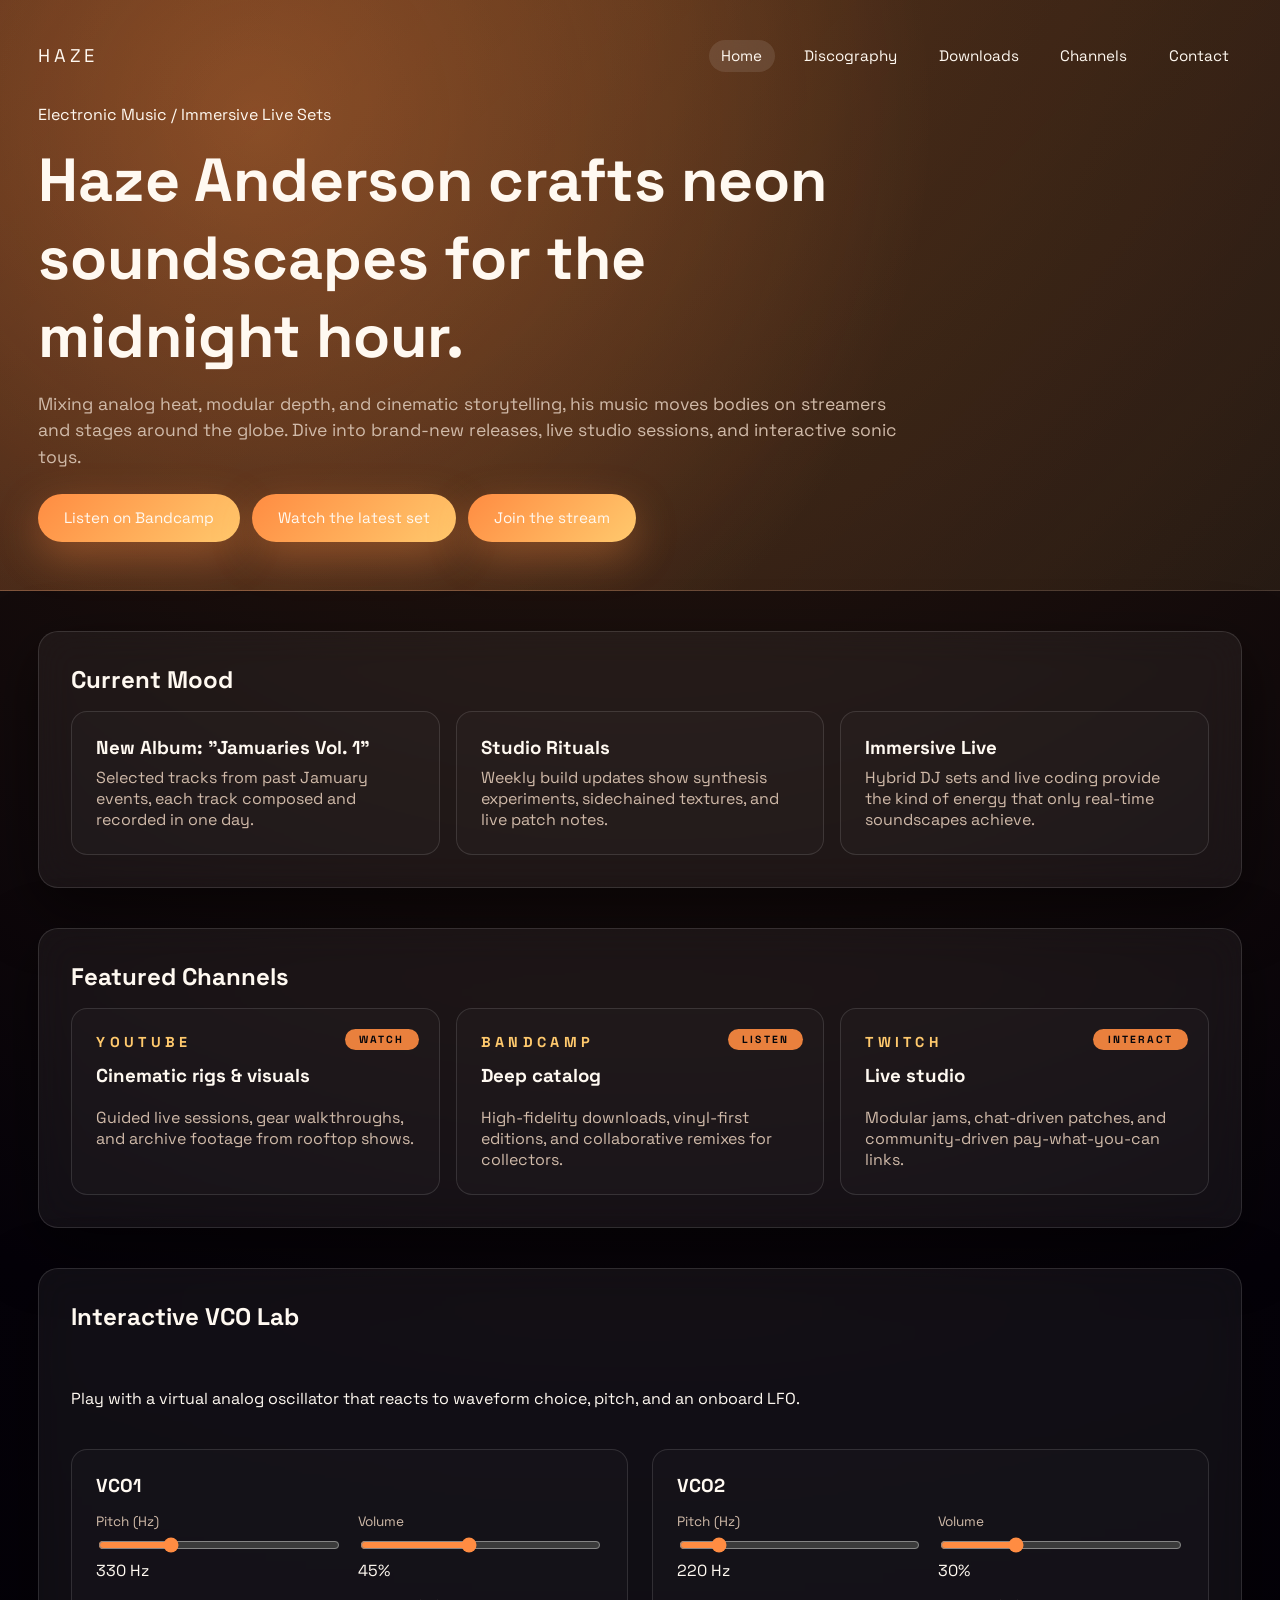
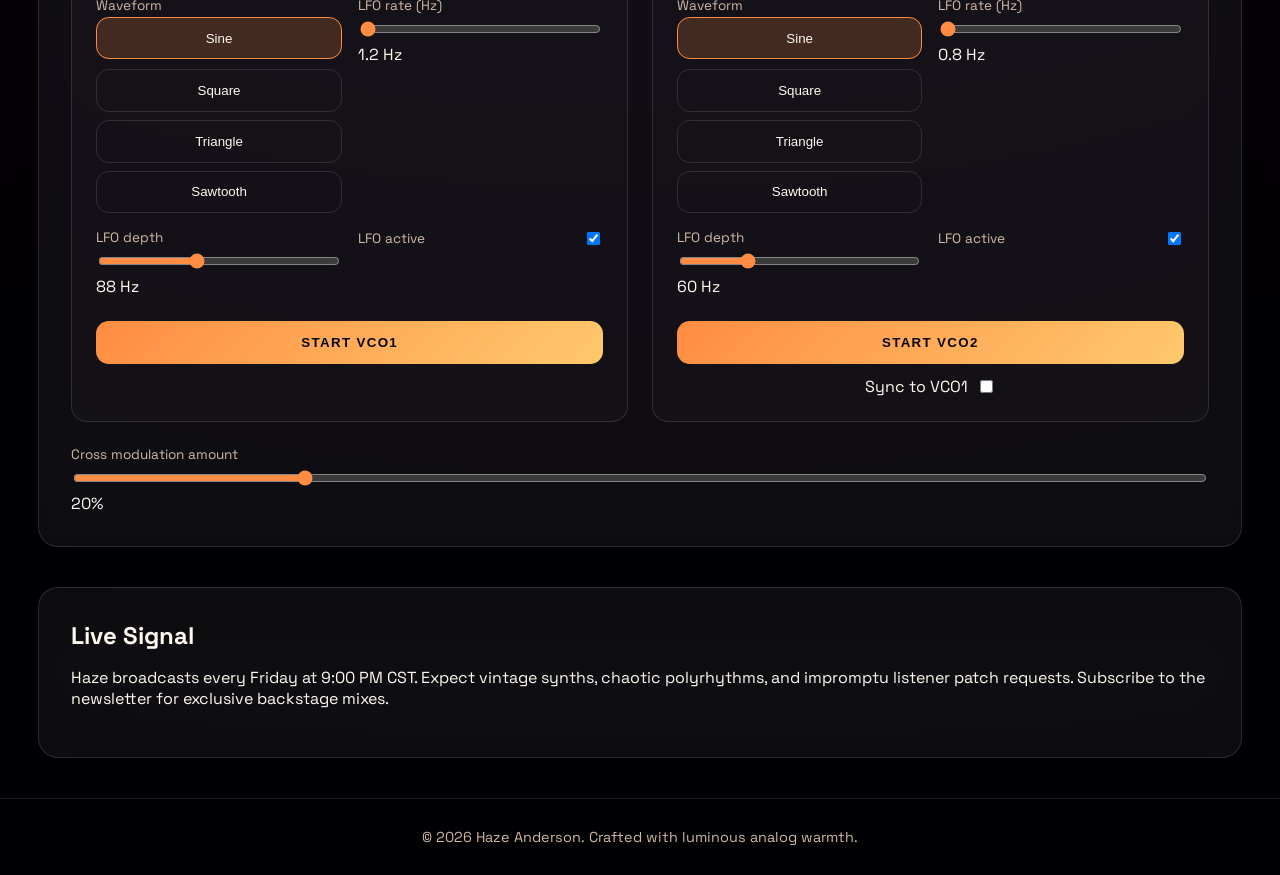
==== index.html @ e91b67d9 "added badges and hover" ====
<!DOCTYPE html>
<html lang="en">
  <head>
    <meta charset="UTF-8" />
    <meta name="viewport" content="width=device-width, initial-scale=1" />
    <title>Haze Anderson | Electronic Visionary</title>
    <link rel="preconnect" href="https://fonts.googleapis.com" />
    <link rel="preconnect" href="https://fonts.gstatic.com" crossorigin />
    <link
      href="https://fonts.googleapis.com/css2?family=Space+Grotesk:wght@400;500;600;700&display=swap"
      rel="stylesheet"
    />
    <link rel="stylesheet" href="assets/css/style.css" />
    <link rel="icon" type="image/png" href="assets/images/favicon.png" />
  </head>
  <body data-page="index">
    <div class="page-shell">
      <header class="hero">
        <nav class="site-nav">
          <span class="brand">HAZE</span>
          <div class="nav-links">
            <a href="index.html" data-page="index">Home</a>
            <a href="discography.html" data-page="discography">Discography</a>
            <a href="downloads.html" data-page="downloads">Downloads</a>
            <a href="channels.html" data-page="channels">Channels</a>
            <a href="contact.html" data-page="contact">Contact</a>
          </div>
        </nav>
        <div class="hero-content">
          <p class="hero-kicker">Electronic Music / Immersive Live Sets</p>
          <h1 class="hero-title">Haze Anderson crafts neon soundscapes for the midnight hour.</h1>
          <p class="hero-subtitle">
            Mixing analog heat, modular depth, and cinematic storytelling, his music moves bodies on
            streamers and stages around the globe. Dive into brand-new releases, live studio
            sessions, and interactive sonic toys.
          </p>
          <div class="cta-group">
            <a href="https://hazeanderson.bandcamp.com" target="_blank" rel="noreferrer">Listen on Bandcamp</a>
            <a href="https://www.youtube.com/hazeanderson" target="_blank" rel="noreferrer">Watch the latest set</a>
            <a href="https://www.twitch.tv/hazeanderson" target="_blank" rel="noreferrer">Join the stream</a>
          </div>
        </div>
      </header>
      <main>
        <section class="section-panel">
          <h2>Current Mood</h2>
          <div class="feature-grid">
            <article class="feature-card">
              <h3>New Album: "Jamuaries Vol. 1"</h3>
              <p>Selected tracks from past Jamuary events, each track composed and recorded in one day.</p>
            </article>
            <article class="feature-card">
              <h3>Studio Rituals</h3>
              <p>Weekly build updates show synthesis experiments, sidechained textures, and live patch notes.</p>
            </article>
            <article class="feature-card">
              <h3>Immersive Live</h3>
              <p>Hybrid DJ sets and live coding provide the kind of energy that only real-time soundscapes achieve.</p>
            </article>
          </div>
        </section>
        <section class="section-panel">
          <h2>Featured Channels</h2>
          <div class="channels-preview">
            <a class="feature-card channel-card" href="https://www.youtube.com/hazeanderson" target="_blank" rel="noreferrer" aria-label="Youtube">
              <span class="feature-badge" data-hover="OPEN YOUTUBE">WATCH</span>
              <strong>Youtube</strong>
              <h3>Cinematic rigs &amp; visuals</h3>
              <p>Guided live sessions, gear walkthroughs, and archive footage from rooftop shows.</p>
            </a>
            <a class="feature-card channel-card" href="https://hazeanderson.bandcamp.com" target="_blank" rel="noreferrer" aria-label="Bandcamp">
              <span class="feature-badge" data-hover="OPEN BANDCAMP">LISTEN</span>
              <strong>Bandcamp</strong>
              <h3>Deep catalog</h3>
              <p>High-fidelity downloads, vinyl-first editions, and collaborative remixes for collectors.</p>
            </a>
            <a class="feature-card channel-card" href="https://www.twitch.tv/hazeanderson" target="_blank" rel="noreferrer" aria-label="Twitch">
              <span class="feature-badge" data-hover="OPEN TWITCH">INTERACT</span>
              <strong>Twitch</strong>
              <h3>Live studio</h3>
              <p>Modular jams, chat-driven patches, and community-driven pay-what-you-can links.</p>
            </a>
          </div>
        </section>
        <section class="section-panel vco-panel">
          <h2>Interactive VCO Lab</h2>
          <p>Play with a virtual analog oscillator that reacts to waveform choice, pitch, and an onboard LFO.</p>
        <div class="vco-grid">
          <div class="vco-column">
            <h3>VCO1</h3>
            <div class="vco-controls">
              <div class="control">
                <label for="vco1-pitch">Pitch (Hz)</label>
                <input id="vco1-pitch" type="range" min="110" max="880" value="330" />
                <span id="vco1-pitch-value">330 Hz</span>
              </div>
              <div class="control">
                <label for="vco1-volume">Volume</label>
                <input id="vco1-volume" type="range" min="0" max="1" step="0.01" value="0.45" />
                <span id="vco1-volume-value">45%</span>
              </div>
              <div class="control">
                <label for="vco1-wave">Waveform</label>
                <div class="wave-buttons" role="group" aria-label="VCO1 waveform select" data-wave-group="vco1">
                  <button type="button" data-wave="sine" class="active">Sine</button>
                  <button type="button" data-wave="square">Square</button>
                  <button type="button" data-wave="triangle">Triangle</button>
                  <button type="button" data-wave="sawtooth">Sawtooth</button>
                </div>
              </div>
              <div class="control">
                <label for="vco1-lfo-rate">LFO rate (Hz)</label>
                <input id="vco1-lfo-rate" type="range" min="0.1" max="6000" step="0.1" value="1.2" />
                <span id="vco1-lfo-rate-value">1.2 Hz</span>
              </div>
              <div class="control">
                <label for="vco1-lfo-depth">LFO depth</label>
                <input id="vco1-lfo-depth" type="range" min="0" max="220" value="88" />
                <span id="vco1-lfo-depth-value">88 Hz</span>
              </div>
              <div class="control">
                <label class="lfo-row">
                  <span>LFO active</span>
                  <input id="vco1-lfo-toggle" type="checkbox" checked />
                </label>
              </div>
            </div>
            <div class="vco-start-wrapper">
              <button type="button" id="vco1-toggle" class="vco-start" data-vco="vco1">Start VCO1</button>
            </div>
          </div>
          <div class="vco-column">
            <h3>VCO2</h3>
            <div class="vco-controls">
              <div class="control">
                <label for="vco2-pitch">Pitch (Hz)</label>
                <input id="vco2-pitch" type="range" min="110" max="880" value="220" />
                <span id="vco2-pitch-value">220 Hz</span>
              </div>
              <div class="control">
                <label for="vco2-volume">Volume</label>
                <input id="vco2-volume" type="range" min="0" max="1" step="0.01" value="0.3" />
                <span id="vco2-volume-value">30%</span>
              </div>
              <div class="control">
                <label for="vco2-wave">Waveform</label>
                <div class="wave-buttons" role="group" aria-label="VCO2 waveform select" data-wave-group="vco2">
                  <button type="button" data-wave="sine" class="active">Sine</button>
                  <button type="button" data-wave="square">Square</button>
                  <button type="button" data-wave="triangle">Triangle</button>
                  <button type="button" data-wave="sawtooth">Sawtooth</button>
                </div>
              </div>
              <div class="control">
                <label for="vco2-lfo-rate">LFO rate (Hz)</label>
                <input id="vco2-lfo-rate" type="range" min="0.1" max="6000" step="0.1" value="0.8" />
                <span id="vco2-lfo-rate-value">0.8 Hz</span>
              </div>
              <div class="control">
                <label for="vco2-lfo-depth">LFO depth</label>
                <input id="vco2-lfo-depth" type="range" min="0" max="220" value="60" />
                <span id="vco2-lfo-depth-value">60 Hz</span>
              </div>
                <div class="control">
                  <label class="lfo-row">
                    <span>LFO active</span>
                    <input id="vco2-lfo-toggle" type="checkbox" checked />
                  </label>
                </div>
              </div>
              <div class="vco-start-wrapper">
                <button type="button" id="vco2-toggle" class="vco-start" data-vco="vco2">Start VCO2</button>
              </div>
              <div class="vco-sync-wrapper">
                <label class="lfo-row">
                  <span>Sync to VCO1</span>
                  <input id="vco2-sync-toggle" type="checkbox" />
                </label>
              </div>
            </div>
        </div>
        <div class="control">
          <label for="cross-mod">Cross modulation amount</label>
          <input id="cross-mod" type="range" min="0" max="1" step="0.01" value="0.2" />
          <span id="cross-mod-value">20%</span>
        </div>
        </section>
        <section class="section-panel">
          <h2>Live Signal</h2>
          <p>
            Haze broadcasts every Friday at 9:00 PM CST. Expect vintage synths, chaotic polyrhythms, and
            impromptu listener patch requests. Subscribe to the newsletter for exclusive backstage mixes.
          </p>
        </section>
      </main>
      <footer class="footer">
        <p>© 2026 Haze Anderson. Crafted with luminous analog warmth.</p>
      </footer>
    </div>
    <script src="assets/js/main.js?v=1" defer></script>
    <script src="assets/js/vco.js?v=2" defer></script>
  </body>
</html>
---- assets/css/style.css ----
:root {
  --ink: #fff9f1;
  --muted: #d0baa9;
  --bg: #020209;
  --surface: rgba(255, 255, 255, 0.05);
  --accent: #ff8c42;
  --accent-alt: #ffc96d;
  --border: rgba(255, 255, 255, 0.12);
}

* {
  box-sizing: border-box;
}

body {
  margin: 0;
  font-family: 'Space Grotesk', 'Poppins', system-ui, sans-serif;
  background: var(--bg);
  color: var(--ink);
  min-height: 100vh;
}

img {
  max-width: 100%;
  display: block;
}

a {
  color: inherit;
  text-decoration: none;
}

body {
  background: radial-gradient(circle at top, #2c1a0f 0%, #050209 55%, #010004 100%);
}

.page-shell {
  min-height: 100vh;
  display: flex;
  flex-direction: column;
}

.hero {
  padding: 2.5rem clamp(1.5rem, 3vw, 3rem) 3rem;
  background:
    linear-gradient(135deg, rgba(255, 140, 66, 0.22), rgba(255, 201, 109, 0.08)),
    radial-gradient(circle at 20% 20%, rgba(255, 140, 66, 0.35), transparent 60%);
  border-bottom: 1px solid var(--border);
}

.site-nav {
  display: flex;
  justify-content: space-between;
  align-items: center;
  margin-bottom: 2rem;
}

.site-nav .brand {
  font-size: 1.15rem;
  letter-spacing: 0.2em;
  text-transform: uppercase;
}

.site-nav .nav-links {
  display: flex;
  gap: 1rem;
}

.site-nav .nav-links a {
  padding: 0.4rem 0.8rem;
  border-radius: 999px;
  font-size: 0.95rem;
  transition: background 0.2s ease;
}

.site-nav .nav-links a.active,
.site-nav .nav-links a:hover {
  background: rgba(255, 255, 255, 0.1);
  backdrop-filter: blur(12px);
}

.hero-content {
  max-width: 880px;
}

.hero-title {
  font-size: clamp(2.4rem, 6vw, 3.8rem);
  margin: 0;
}

.hero-subtitle {
  color: var(--muted);
  font-size: 1.1rem;
  margin: 1rem 0 1.5rem;
  line-height: 1.5;
}

.cta-group {
  display: flex;
  flex-wrap: wrap;
  gap: 0.8rem;
}

.cta-group a,
.cta-group button {
  border: none;
  border-radius: 999px;
  padding: 0.9rem 1.6rem;
  font-size: 0.95rem;
  cursor: pointer;
  color: var(--ink);
  transition: transform 0.2s ease;
  background: linear-gradient(135deg, var(--accent), var(--accent-alt));
  box-shadow: 0 14px 40px rgba(255, 140, 66, 0.35);
}

.cta-group a:hover,
.cta-group button:hover {
  transform: translateY(-2px);
}

main {
  flex: 1;
  padding: 2.5rem clamp(1.5rem, 3vw, 3rem);
  display: flex;
  flex-direction: column;
  gap: 2.5rem;
}

.section-panel {
  background: var(--surface);
  border: 1px solid var(--border);
  border-radius: 1.25rem;
  padding: 2rem;
  backdrop-filter: blur(18px);
  box-shadow: 0 20px 60px rgba(0, 0, 0, 0.5);
}

.downloads-hero {
  display: flex;
  gap: 1.5rem;
  flex-wrap: wrap;
  align-items: center;
  justify-content: space-between;
}

.download-hero-copy {
  max-width: 640px;
}

.download-hero-stats {
  min-width: 220px;
  display: grid;
  gap: 0.4rem;
  text-transform: uppercase;
  letter-spacing: 0.25em;
  font-size: 0.75rem;
  color: var(--muted);
}

.download-grid {
  margin-top: 1.5rem;
  display: grid;
  grid-template-columns: repeat(auto-fit, minmax(280px, 1fr));
  gap: 1.25rem;
}

.download-card {
  border: 1px solid var(--border);
  border-radius: 1rem;
  background: rgba(255, 255, 255, 0.02);
  display: flex;
  flex-direction: column;
  gap: 1rem;
  padding: 1.25rem;
}

.download-card-media img {
  width: 100%;
  border-radius: 0.9rem;
  display: block;
}

.download-card-body h3 {
  margin-top: 0;
  margin-bottom: 0.4rem;
}

.download-card-body ul {
  margin: 0;
  padding-left: 1.25rem;
  color: var(--muted);
  font-size: 0.9rem;
  line-height: 1.5;
}

.download-card-body ul li {
  margin-bottom: 0.35rem;
}

.download-card-meta {
  margin-top: 0.75rem;
  display: flex;
  flex-wrap: wrap;
  gap: 0.75rem 1.5rem;
  font-size: 0.8rem;
  letter-spacing: 0.1em;
  text-transform: uppercase;
  color: var(--muted);
}

.download-link {
  display: inline-flex;
  align-items: center;
  justify-content: center;
  padding: 0.8rem 1.4rem;
  border-radius: 999px;
  background: linear-gradient(135deg, var(--accent), var(--accent-alt));
  color: #05050b;
  font-weight: 700;
  text-transform: uppercase;
  letter-spacing: 0.1em;
  transition: transform 0.2s ease;
  margin-top: 0.5rem;
}

.download-link:hover {
  transform: translateY(-2px);
}

.product-hero-grid {
  display: grid;
  grid-template-columns: repeat(auto-fit, minmax(260px, 1fr));
  gap: 1.5rem;
  align-items: center;
}

.product-hero-media {
  display: grid;
  gap: 0.8rem;
}

.product-hero-media img {
  width: 100%;
  border-radius: 1rem;
  border: 1px solid var(--border);
}

.detail-gallery {
  display: grid;
  grid-template-columns: repeat(auto-fit, minmax(240px, 1fr));
  gap: 1rem;
}

.detail-gallery figure {
  margin: 0;
}

.detail-gallery img {
  width: 100%;
  border-radius: 1rem;
  border: 1px solid var(--border);
  cursor: zoom-in;
}

.video-embed {
  margin-top: 1rem;
  position: relative;
  padding-bottom: 56.25%;
  height: 0;
  overflow: hidden;
  border-radius: 1rem;
  border: 1px solid var(--border);
}

.video-embed iframe {
  position: absolute;
  width: 100%;
  height: 100%;
  top: 0;
  left: 0;
}

.image-modal {
  position: fixed;
  inset: 0;
  background: rgba(2, 2, 9, 0.75);
  display: none;
  align-items: center;
  justify-content: center;
  padding: 1.5rem;
  z-index: 999;
}

.image-modal.active {
  display: flex;
}

.image-modal-inner {
  max-width: 90%;
  max-height: 90%;
  border-radius: 1rem;
  overflow: hidden;
  box-shadow: 0 30px 60px rgba(0, 0, 0, 0.8);
  animation: modalPop 0.3s ease;
}

.image-modal-inner img {
  width: 100%;
  height: 100%;
  object-fit: contain;
}

@keyframes modalPop {
  from {
    transform: scale(0.8);
  }
  to {
    transform: scale(1);
  }
}

.ring-panel .ring-grid {
  display: grid;
  grid-template-columns: repeat(auto-fit, minmax(260px, 1fr));
  gap: 1.5rem;
  margin-top: 1rem;
}

.ring-column {
  background: rgba(255, 255, 255, 0.02);
  border: 1px solid var(--border);
  border-radius: 1rem;
  padding: 1.25rem;
}

.ring-column h3 {
  margin-top: 0;
  margin-bottom: 1rem;
}

.ring-lfo-controls {
  margin-top: 1.5rem;
  display: grid;
  grid-template-columns: repeat(auto-fit, minmax(180px, 1fr));
  gap: 1rem;
}

.ring-master {
  margin-top: 1.5rem;
  display: flex;
  flex-wrap: wrap;
  gap: 1rem;
  align-items: center;
}

.ring-master .control {
  flex: 1;
  min-width: 220px;
}

.section-panel h2 {
  margin-top: 0;
  margin-bottom: 1rem;
}

.feature-grid {
  display: grid;
  grid-template-columns: repeat(auto-fit, minmax(240px, 1fr));
  gap: 1rem;
}

.feature-card {
  border: 1px solid var(--border);
  padding: 1.5rem;
  border-radius: 1rem;
  background: rgba(255, 255, 255, 0.02);
  display: block;
}

.feature-card:hover,
.feature-card:focus-visible {
  transform: translateY(-6px);
  border-color: rgba(255, 140, 66, 0.7);
  box-shadow: 0 20px 35px rgba(255, 140, 66, 0.25);
}

.feature-card img {
  transition: transform 0.3s ease;
}

.feature-card:hover img,
.feature-card:focus-visible img {
  transform: scale(1.04);
}

.feature-badge {
  position: absolute;
  top: 1.25rem;
  right: 1.25rem;
  background: rgba(255, 140, 66, 0.9);
  color: #05050b;
  font-weight: 700;
  letter-spacing: 0.2em;
  text-transform: uppercase;
  padding: 0.25rem 0.9rem;
  border-radius: 999px;
  font-size: 0.65rem;
  transition: transform 0.3s ease, background 0.3s ease;
}

.feature-card {
  position: relative;
}

.feature-card:hover .feature-badge,
.feature-card:focus-within .feature-badge {
  background: rgba(255, 140, 66, 1);
  transform: translateY(-2px);
  animation: badgePulse 1.2s ease-in-out infinite;
}

.feature-badge::after {
  content: attr(data-hover);
  position: absolute;
  top: 120%;
  right: 50%;
  transform: translate(50%, 0) scale(0.9);
  background: rgba(5, 5, 11, 0.95);
  color: var(--ink);
  letter-spacing: 0.2em;
  font-size: 0.6rem;
  padding: 0.2rem 0.8rem;
  border-radius: 999px;
  opacity: 0;
  pointer-events: none;
  transition: opacity 0.2s ease, transform 0.2s ease;
}

.feature-card:hover .feature-badge::after,
.feature-card:focus-within .feature-badge::after {
  opacity: 1;
  transform: translate(50%, 4px) scale(1);
}

@keyframes badgePulse {
  0%, 100% {
    transform: translateY(-2px) scale(1);
  }
  50% {
    transform: translateY(-4px) scale(1.02);
  }
}

.feature-card h3 {
  margin-top: 0;
  margin-bottom: 0.5rem;
}

.feature-card p {
  margin: 0;
  color: var(--muted);
}

.channels-preview {
  display: grid;
  grid-template-columns: repeat(auto-fit, minmax(220px, 1fr));
  gap: 1rem;
}

.channel-grid {
  display: grid;
  grid-template-columns: repeat(auto-fit, minmax(240px, 1fr));
  gap: 1.5rem;
}

.channel-card {
  background: rgba(255, 255, 255, 0.02);
  border: 1px solid var(--border);
  border-radius: 1rem;
  padding: 1.5rem;
  display: flex;
  flex-direction: column;
  gap: 0.8rem;
}

.channel-card strong {
  font-size: 0.9rem;
  display: inline-block;
  text-transform: uppercase;
  letter-spacing: 0.3em;
  color: var(--accent-alt);
}

.channel-card a {
  font-weight: 600;
}

.vco-panel {
  display: flex;
  flex-direction: column;
  gap: 1.5rem;
}

.vco-grid {
  display: grid;
  grid-template-columns: repeat(auto-fit, minmax(280px, 1fr));
  gap: 1.5rem;
}

.vco-column {
  background: rgba(255, 255, 255, 0.02);
  border: 1px solid var(--border);
  border-radius: 1rem;
  padding: 1.5rem;
}

.vco-column h3 {
  margin-top: 0;
  margin-bottom: 1rem;
}

.vco-controls {
  display: grid;
  grid-template-columns: repeat(auto-fit, minmax(220px, 1fr));
  gap: 1rem;
}

.vco-start-wrapper {
  margin-top: 1.5rem;
}

.vco-sync-wrapper {
  margin-top: 0.75rem;
  display: flex;
  justify-content: center;
}

.vco-start {
  width: 100%;
  border: none;
  border-radius: 0.8rem;
  padding: 0.9rem 1.2rem;
  background: linear-gradient(135deg, var(--accent), var(--accent-alt));
  color: #05050b;
  font-weight: 700;
  cursor: pointer;
  text-transform: uppercase;
  letter-spacing: 0.1em;
}

.control {
  display: flex;
  flex-direction: column;
  gap: 0.3rem;
}

.control label {
  font-size: 0.85rem;
  color: var(--muted);
}

.control input[type='range'] {
  accent-color: var(--accent);
}

.wave-buttons {
  display: flex;
  flex-wrap: wrap;
  gap: 0.5rem;
}

.wave-buttons button {
  flex: 1;
  min-width: 120px;
  border: 1px solid var(--border);
  background: transparent;
  padding: 0.8rem 1rem;
  border-radius: 0.8rem;
  color: var(--ink);
  cursor: pointer;
  transition: border-color 0.2s ease, transform 0.2s ease;
}

.wave-buttons button.active {
  border-color: var(--accent);
  background: rgba(255, 140, 66, 0.2);
  transform: translateY(-2px);
}

.lfo-row {
  display: flex;
  align-items: center;
  justify-content: space-between;
  gap: 0.5rem;
}

.contact-grid {
  display: grid;
  grid-template-columns: repeat(auto-fit, minmax(250px, 1fr));
  gap: 1.5rem;
}

.contact-card,
.contact-form {
  background: rgba(255, 255, 255, 0.02);
  border: 1px solid var(--border);
  border-radius: 1rem;
  padding: 1.5rem;
}

.contact-card p,
.contact-card li {
  color: var(--muted);
  margin-bottom: 0.5rem;
}

.form-control {
  display: flex;
  flex-direction: column;
  gap: 0.3rem;
}

.form-control input,
.form-control textarea,
.form-control select {
  background: rgba(255, 255, 255, 0.03);
  border: 1px solid var(--border);
  border-radius: 0.8rem;
  padding: 0.8rem 1rem;
  color: var(--ink);
  font-family: inherit;
}

.form-control textarea {
  min-height: 120px;
  resize: vertical;
}

.form-control button {
  margin-top: 0.5rem;
  border: none;
  border-radius: 0.8rem;
  padding: 0.9rem 1rem;
  background: linear-gradient(135deg, var(--accent), var(--accent-alt));
  color: #05050b;
  font-weight: 700;
  cursor: pointer;
}

.footer {
  padding: 1.8rem clamp(1.5rem, 3vw, 3rem);
  text-align: center;
  border-top: 1px solid var(--border);
}

.footer p {
  margin: 0;
  color: var(--muted);
  font-size: 0.9rem;
}

.drum-section-head {
  display: flex;
  justify-content: space-between;
  align-items: flex-end;
  gap: 1.5rem;
  flex-wrap: wrap;
}

.drum-controls {
  display: flex;
  align-items: center;
  gap: 1rem;
  flex-wrap: wrap;
}

.drum-controls .control span {
  font-size: 0.85rem;
  letter-spacing: 0.1em;
  text-transform: uppercase;
  color: var(--muted);
  display: block;
  margin-bottom: 0.35rem;
}

.drum-controls input[type='range'] {
  width: 180px;
  accent-color: var(--accent);
}

.drum-start {
  border: none;
  border-radius: 0.8rem;
  padding: 0.9rem 1.4rem;
  background: linear-gradient(135deg, var(--accent), var(--accent-alt));
  color: #05050b;
  font-weight: 700;
  text-transform: uppercase;
  letter-spacing: 0.15em;
  cursor: pointer;
  transition: transform 0.2s ease;
}

.drum-start:hover {
  transform: translateY(-2px);
}

.drum-grid-wrapper {
  margin-top: 1.5rem;
  display: grid;
  grid-template-columns: auto 1fr;
  column-gap: 0.8rem;
  align-items: stretch;
}

.drum-track-labels {
  display: grid;
  grid-template-rows: repeat(6, 48px);
  gap: 0;
  font-size: 0.9rem;
  letter-spacing: 0.1em;
  text-transform: uppercase;
  color: var(--muted);
  justify-items: end;
}

.drum-track-labels span {
  display: flex;
  align-items: center;
  justify-content: flex-end;
  padding-right: 0.4rem;
}

.drum-grid {
  flex: 1;
  display: grid;
  grid-template-columns: repeat(16, minmax(44px, 1fr));
  grid-template-rows: repeat(6, 48px);
  gap: 0.35rem;
}

.drum-cell {
  border: 1px solid var(--border);
  border-radius: 0.75rem;
  background: rgba(255, 255, 255, 0.02);
  cursor: pointer;
  transition: background 0.2s ease, box-shadow 0.2s ease;
}

.drum-cell.selected {
  background: linear-gradient(135deg, rgba(255, 140, 66, 0.25), rgba(255, 140, 66, 0.08));
}

.drum-cell.quarter-cell {
  border-color: rgba(255, 140, 66, 0.35);
}

.drum-cell.playing-column {
  box-shadow: 0 0 0 2px rgba(255, 140, 66, 0.4);
}

.drum-cell:focus-visible {
  outline: 2px solid var(--accent);
  outline-offset: 3px;
}

@media (max-width: 640px) {
  .site-nav {
    flex-direction: column;
    gap: 1rem;
  }

  .cta-group {
    flex-direction: column;
  }
}
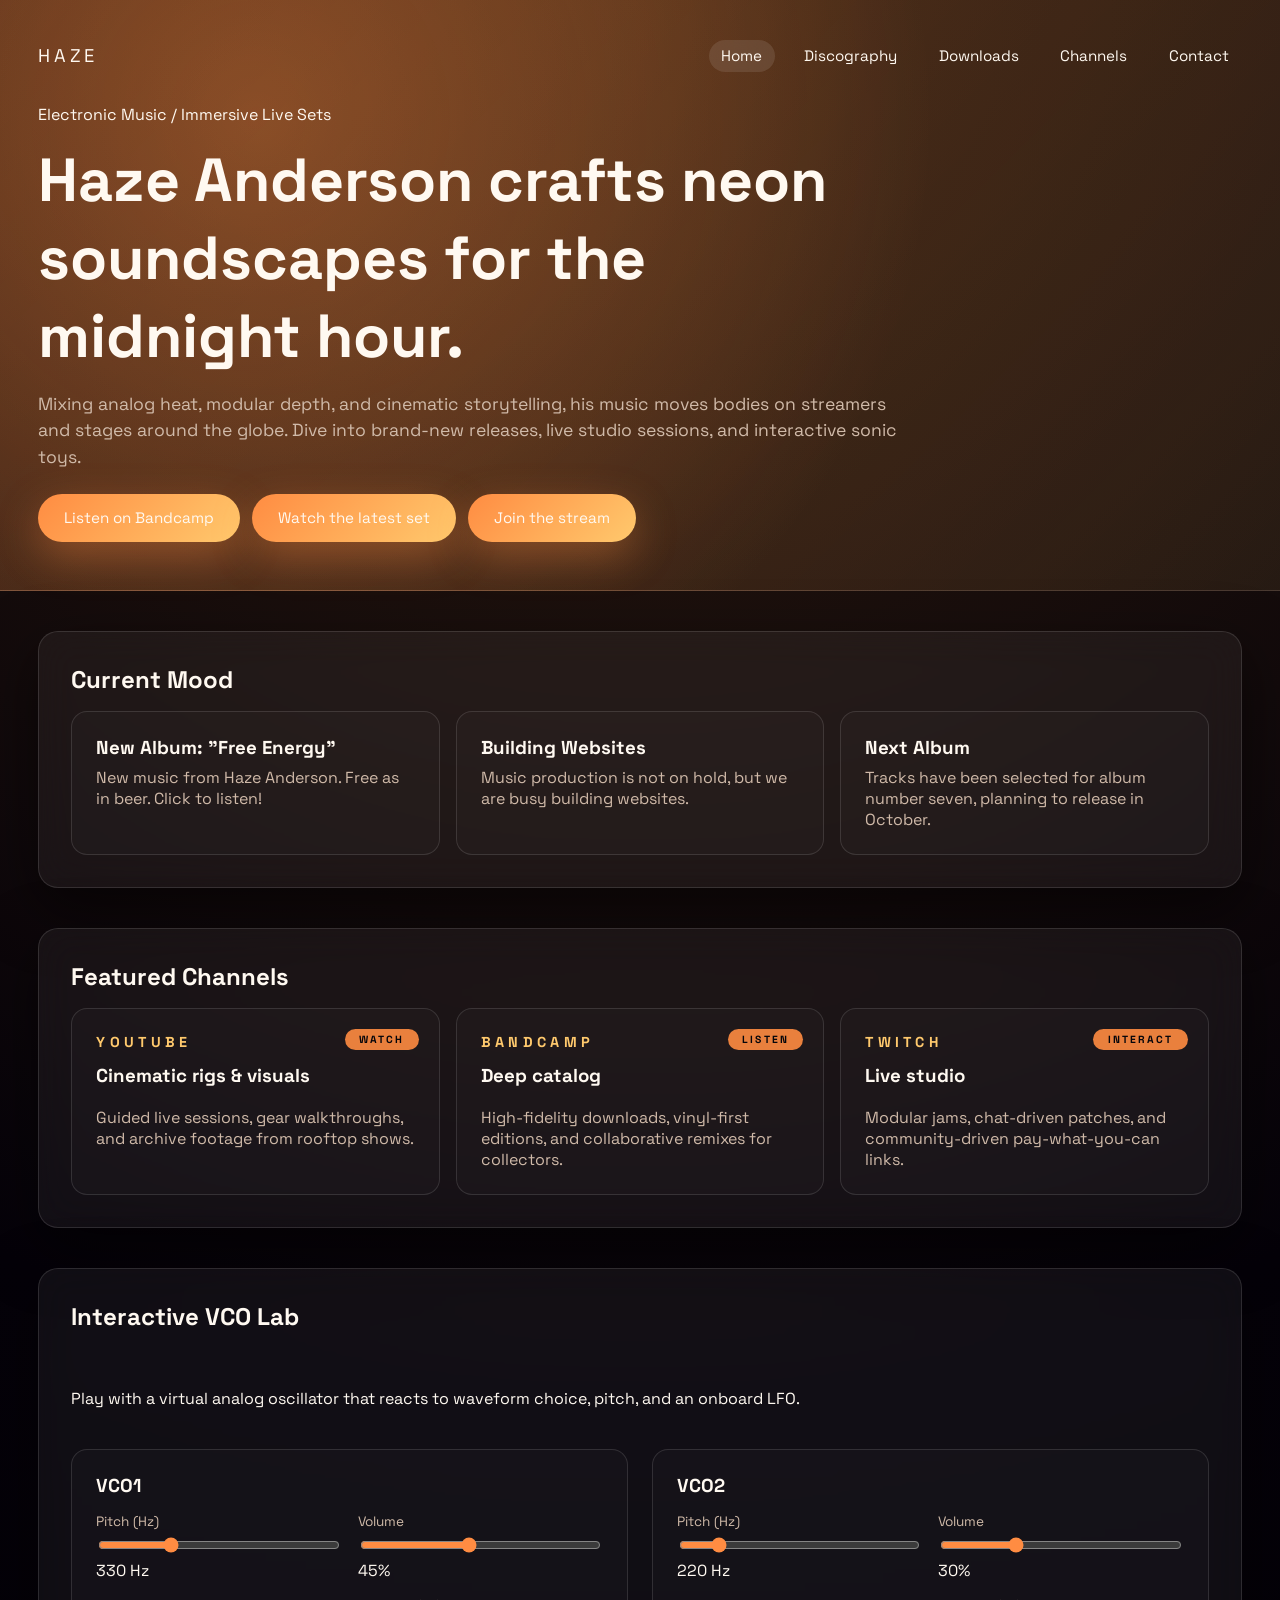
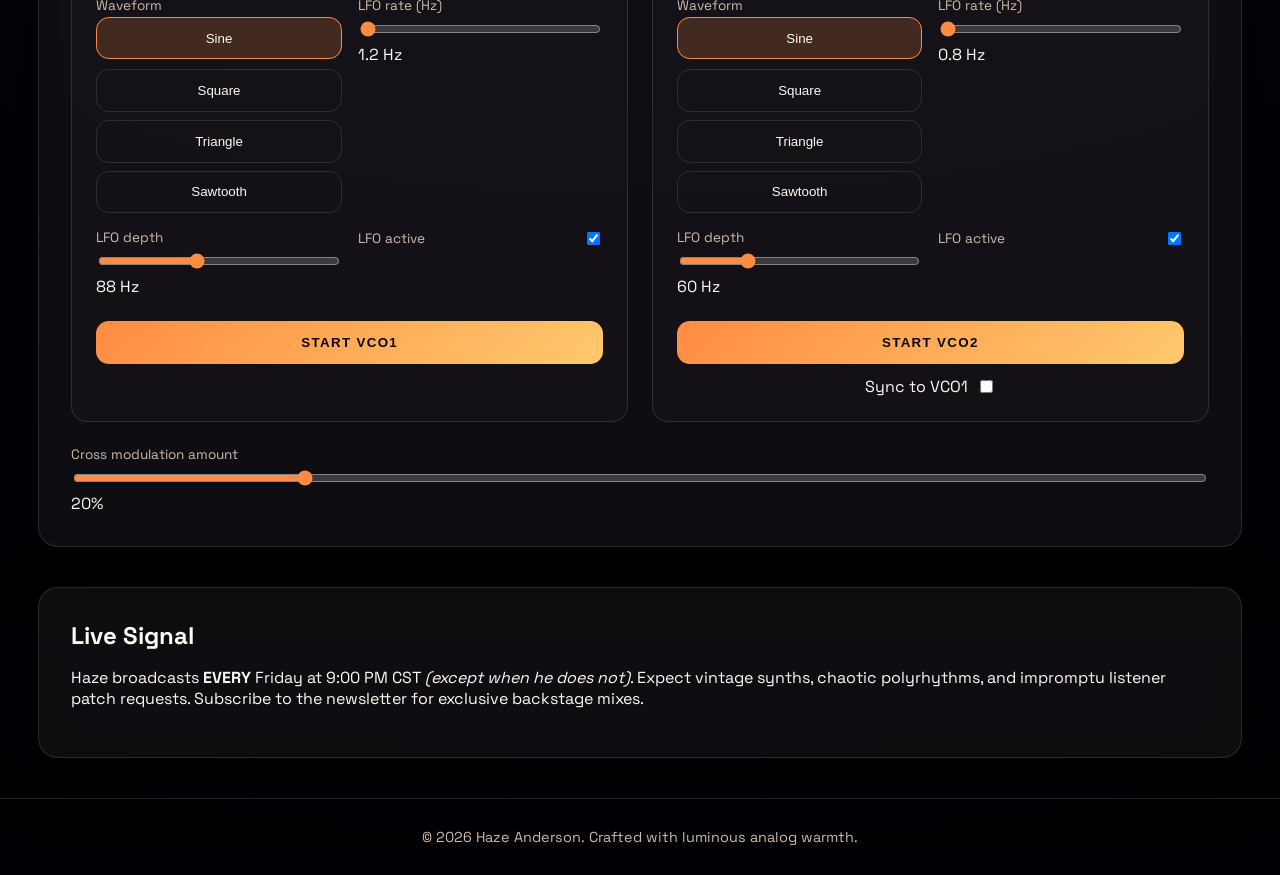
==== commit d70d14e9: "upload from site" ====
--- a/index.html
+++ b/index.html
@@ -41,21 +41,54 @@
           </div>
         </div>
       </header>
+      <div class="release-modal" id="release-modal" aria-hidden="true">
+        <div class="release-modal-backdrop"></div>
+        <div class="release-modal-window" role="dialog" aria-labelledby="release-modal-title" aria-modal="true">
+          <button class="release-modal-close" type="button" aria-label="Close release notice">×</button>
+          <div class="release-modal-body">
+            <img id="release-modal-art" src="" alt="" />
+            <div>
+              <p class="hero-kicker" id="release-modal-kicker">New release</p>
+              <h2 id="release-modal-title"></h2>
+              <p id="release-modal-copy"></p>
+              <div class="release-countdown" aria-live="polite">
+                <div>
+                  <span class="count-value" id="release-count-days">0</span>
+                  <span class="count-label">Days</span>
+                </div>
+                <div>
+                  <span class="count-value" id="release-count-hours">0</span>
+                  <span class="count-label">Hours</span>
+                </div>
+                <div>
+                  <span class="count-value" id="release-count-minutes">0</span>
+                  <span class="count-label">Minutes</span>
+                </div>
+                <div>
+                  <span class="count-value" id="release-count-seconds">0</span>
+                  <span class="count-label">Seconds</span>
+                </div>
+              </div>
+              <a class="download-link" id="release-modal-party" href="" target="_blank" rel="noreferrer">Release party</a>
+            </div>
+          </div>
+        </div>
+      </div>
       <main>
         <section class="section-panel">
           <h2>Current Mood</h2>
           <div class="feature-grid">
+            <a class="feature-card" href="https://hazeanderson.bandcamp.com" target="_blank" rel="noreferrer">
+              <h3>New Album: "Free Energy"</h3>
+              <p>New music from Haze Anderson. Free as in beer. Click to listen!</p>
+            </a>
             <article class="feature-card">
-              <h3>New Album: "Jamuaries Vol. 1"</h3>
-              <p>Selected tracks from past Jamuary events, each track composed and recorded in one day.</p>
+              <h3>Building Websites</h3>
+              <p>Music production is not on hold, but we are busy building websites.</p>
             </article>
             <article class="feature-card">
-              <h3>Studio Rituals</h3>
-              <p>Weekly build updates show synthesis experiments, sidechained textures, and live patch notes.</p>
-            </article>
-            <article class="feature-card">
-              <h3>Immersive Live</h3>
-              <p>Hybrid DJ sets and live coding provide the kind of energy that only real-time soundscapes achieve.</p>
+              <h3>Next Album</h3>
+              <p>Tracks have been selected for album number seven, planning to release in October.</p>
             </article>
           </div>
         </section>
@@ -188,8 +221,8 @@
         <section class="section-panel">
           <h2>Live Signal</h2>
           <p>
-            Haze broadcasts every Friday at 9:00 PM CST. Expect vintage synths, chaotic polyrhythms, and
-            impromptu listener patch requests. Subscribe to the newsletter for exclusive backstage mixes.
+	  Haze broadcasts <b>EVERY</b> Friday at 9:00 PM CST <i>(except when he does not)</i>. Expect vintage synths, chaotic
+	    polyrhythms, and impromptu listener patch requests. Subscribe to the newsletter for exclusive backstage mixes.
           </p>
         </section>
       </main>
@@ -197,6 +230,7 @@
         <p>© 2026 Haze Anderson. Crafted with luminous analog warmth.</p>
       </footer>
     </div>
+    <script src="assets/js/release-modal.js?v=1" defer></script>
     <script src="assets/js/main.js?v=1" defer></script>
     <script src="assets/js/vco.js?v=2" defer></script>
   </body>
--- a/assets/css/style.css
+++ b/assets/css/style.css
@@ -134,6 +134,88 @@
   padding: 2rem;
   backdrop-filter: blur(18px);
   box-shadow: 0 20px 60px rgba(0, 0, 0, 0.5);
+}
+
+.filter-panel {
+  background: linear-gradient(140deg, rgba(255, 140, 66, 0.24), rgba(7, 8, 21, 0.95));
+  border: 1px solid rgba(255, 255, 255, 0.22);
+  box-shadow: 0 30px 80px rgba(0, 0, 0, 0.6);
+}
+
+.filter-header {
+  display: flex;
+  align-items: center;
+  justify-content: space-between;
+  gap: 1rem;
+  margin-bottom: 1.5rem;
+}
+
+.filter-status {
+  padding: 0.25rem 0.9rem;
+  border-radius: 999px;
+  border: 1px solid rgba(255, 255, 255, 0.35);
+  font-size: 0.85rem;
+  text-transform: uppercase;
+  letter-spacing: 0.25em;
+  font-weight: 600;
+  color: var(--muted);
+}
+
+.filter-grid {
+  display: grid;
+  grid-template-columns: repeat(auto-fit, minmax(170px, 1fr));
+  gap: 1rem;
+}
+
+.filter-control {
+  background: rgba(2, 2, 9, 0.65);
+  border: 1px solid rgba(255, 255, 255, 0.12);
+  border-radius: 0.85rem;
+  padding: 1rem;
+  display: flex;
+  flex-direction: column;
+  gap: 0.5rem;
+}
+
+.filter-control label {
+  font-size: 0.9rem;
+  text-transform: uppercase;
+  letter-spacing: 0.25em;
+  color: var(--muted);
+}
+
+.filter-control span {
+  font-size: 0.95rem;
+  font-weight: 600;
+}
+
+.filter-control input[type='range'] {
+  width: 100%;
+}
+
+.filter-actions {
+  display: flex;
+  flex-wrap: wrap;
+  gap: 0.8rem;
+  margin-top: 1.5rem;
+}
+
+.filter-actions button {
+  border-radius: 999px;
+  padding: 0.9rem 1.5rem;
+  border: none;
+  cursor: pointer;
+  font-weight: 600;
+  letter-spacing: 0.2em;
+}
+
+.filter-actions .download-link.secondary {
+  background: rgba(255, 255, 255, 0.08);
+  border: 1px solid rgba(255, 140, 66, 0.7);
+  color: var(--ink);
+}
+.filter-actions .download-link.secondary:hover {
+  background: rgba(255, 255, 255, 0.18);
 }
 
 .downloads-hero {
@@ -452,6 +534,103 @@
   }
 }
 
+.release-modal {
+  position: fixed;
+  inset: 0;
+  display: none;
+  align-items: center;
+  justify-content: center;
+  z-index: 1200;
+}
+
+.release-modal.active {
+  display: flex;
+}
+
+.release-modal-backdrop {
+  position: absolute;
+  inset: 0;
+  background: rgba(1, 1, 4, 0.85);
+  backdrop-filter: blur(10px);
+}
+
+.release-modal-window {
+  position: relative;
+  max-width: 900px;
+  width: min(90vw, 960px);
+  background: rgba(2, 2, 9, 0.95);
+  border: 1px solid rgba(255, 255, 255, 0.2);
+  border-radius: 1.5rem;
+  padding: 1.5rem;
+  box-shadow: 0 30px 60px rgba(0, 0, 0, 0.7);
+  display: flex;
+  flex-direction: column;
+  gap: 1rem;
+}
+
+.release-modal-close {
+  position: absolute;
+  top: 1rem;
+  right: 1rem;
+  border: none;
+  background: transparent;
+  color: var(--muted);
+  font-size: 1.8rem;
+  cursor: pointer;
+}
+
+.release-modal-body {
+  display: grid;
+  grid-template-columns: repeat(auto-fit, minmax(220px, 1fr));
+  gap: 1.5rem;
+  align-items: center;
+}
+
+.release-modal-body img {
+  width: 100%;
+  border-radius: 1rem;
+  border: 1px solid rgba(255, 255, 255, 0.2);
+}
+
+.release-countdown {
+  display: grid;
+  grid-template-columns: repeat(auto-fit, minmax(90px, 1fr));
+  margin: 1rem 0;
+  gap: 0.5rem;
+}
+
+.release-countdown div {
+  padding: 0.5rem;
+  border-radius: 0.75rem;
+  background: rgba(255, 255, 255, 0.05);
+  text-align: center;
+}
+
+.count-value {
+  font-size: 1.6rem;
+  font-weight: 600;
+}
+
+.count-label {
+  display: block;
+  font-size: 0.7rem;
+  letter-spacing: 0.2em;
+  text-transform: uppercase;
+  margin-top: 0.2rem;
+  color: var(--muted);
+}
+
+.release-modal-window .download-link.disabled {
+  pointer-events: none;
+  opacity: 0.65;
+}
+
+.release-links {
+  display: flex;
+  flex-wrap: wrap;
+  gap: 0.5rem;
+}
+
 .feature-card h3 {
   margin-top: 0;
   margin-bottom: 0.5rem;
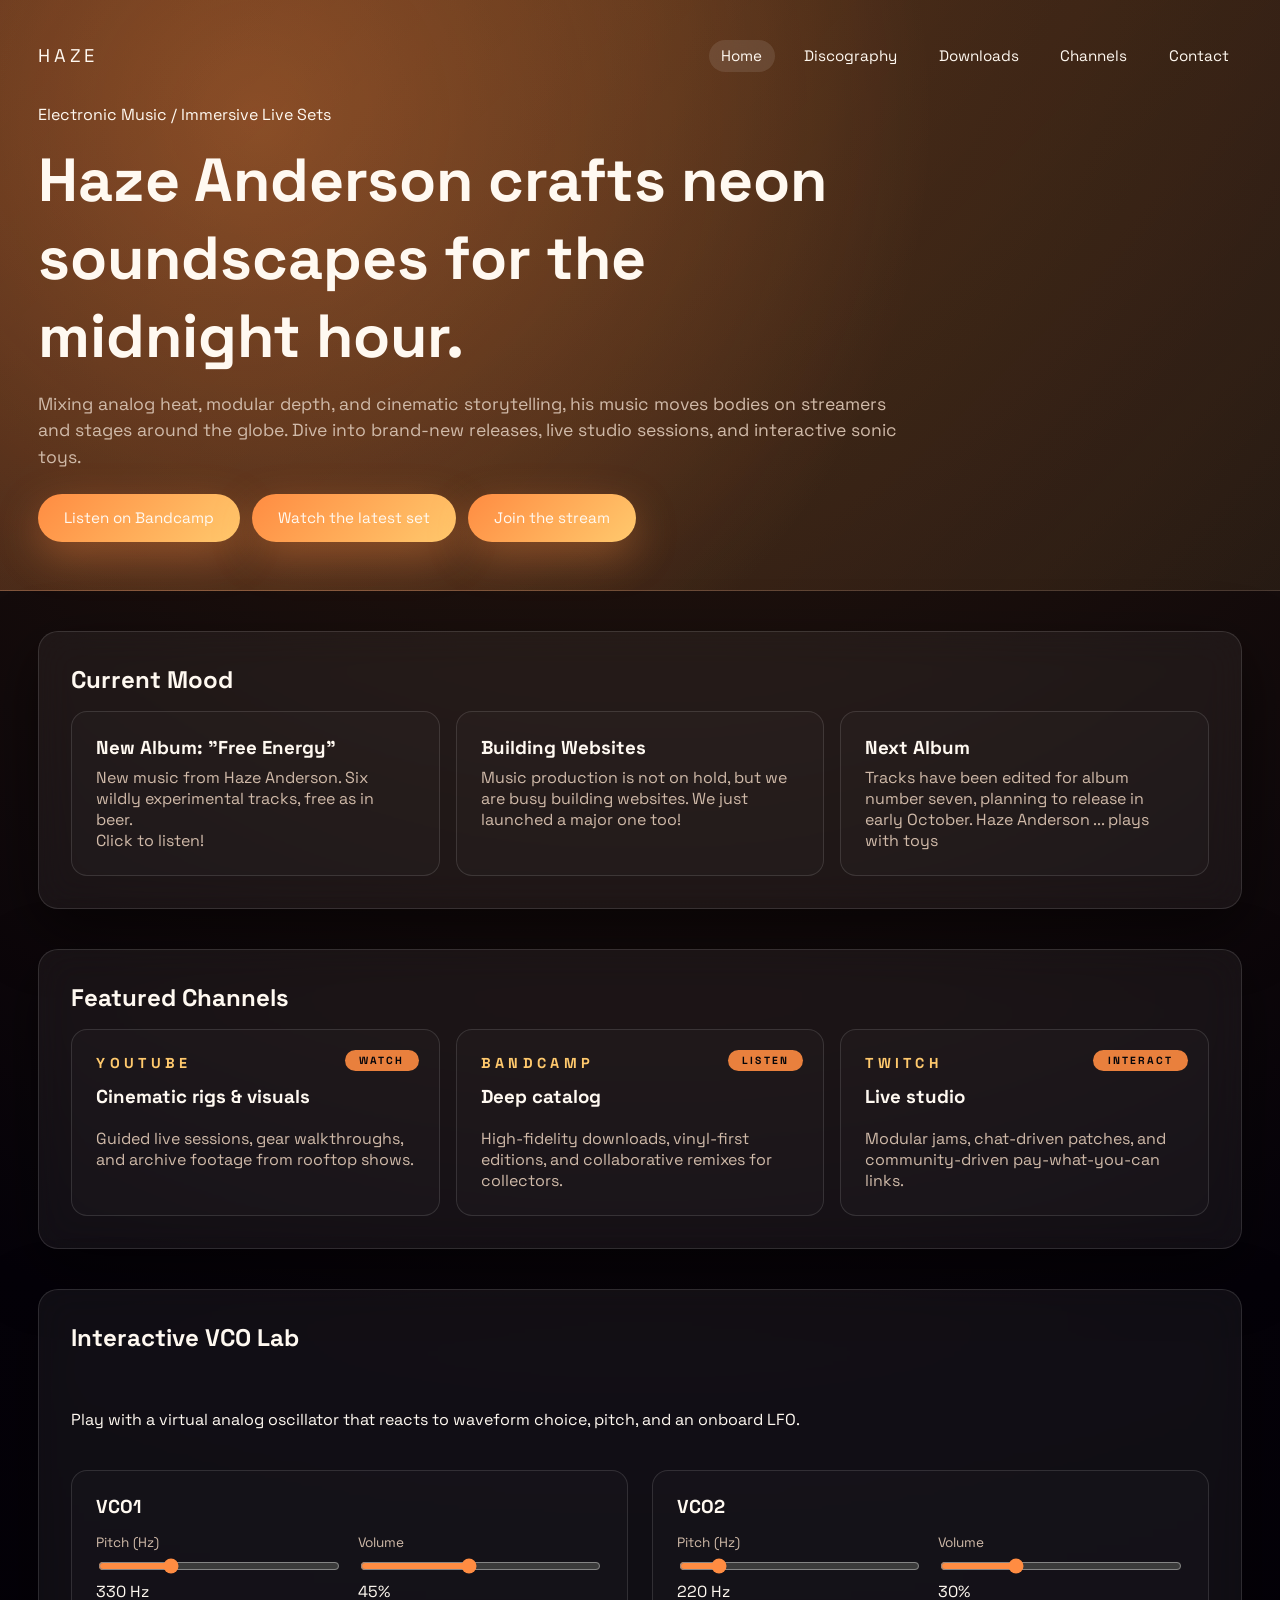
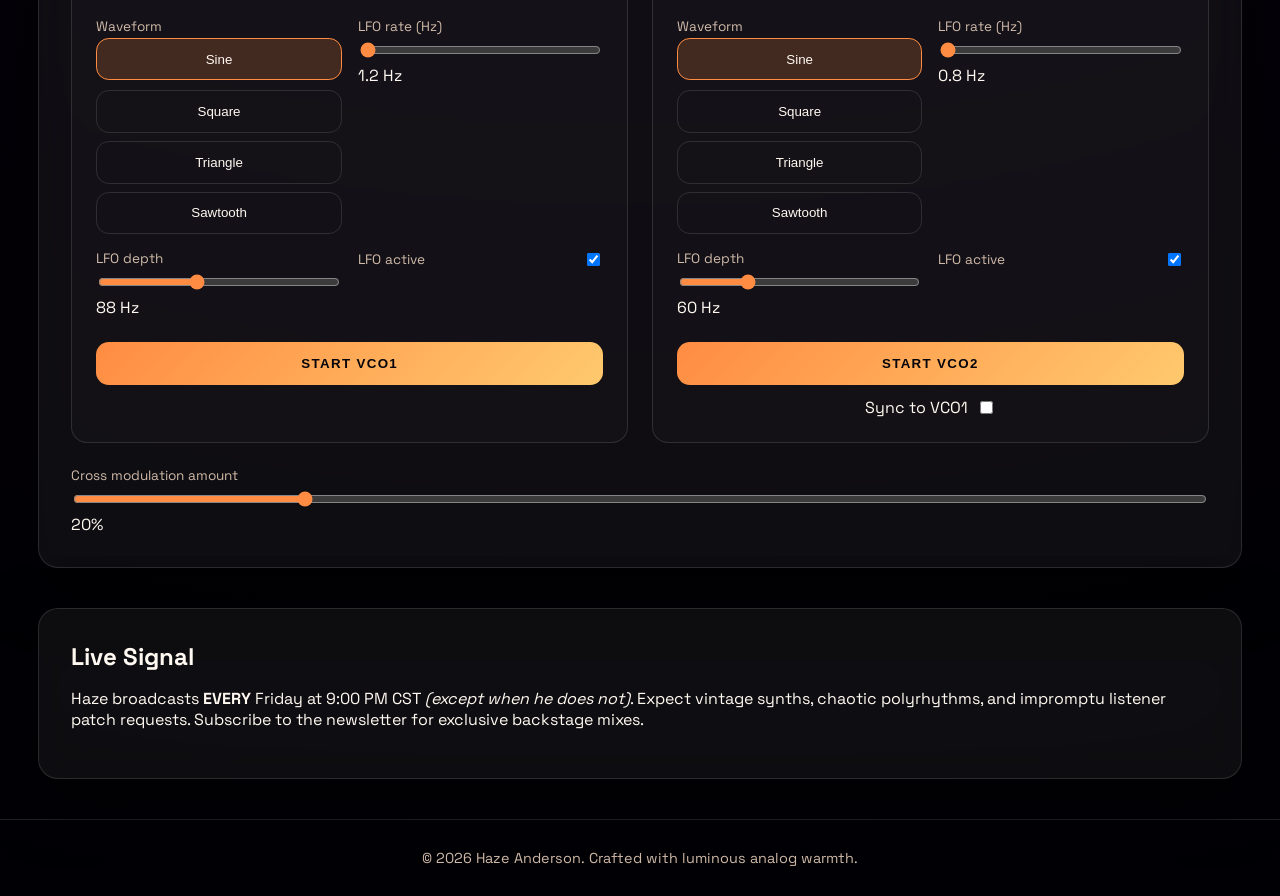
==== commit 490cf2b2: "update from dev" ====
--- a/index.html
+++ b/index.html
@@ -78,17 +78,17 @@
         <section class="section-panel">
           <h2>Current Mood</h2>
           <div class="feature-grid">
-            <a class="feature-card" href="https://hazeanderson.bandcamp.com" target="_blank" rel="noreferrer">
+            <a class="feature-card" href="https://hazeanderson.bandcamp.com/album/free-energy" target="_blank" rel="noreferrer">
               <h3>New Album: "Free Energy"</h3>
-              <p>New music from Haze Anderson. Free as in beer. Click to listen!</p>
+	      <p>New music from Haze Anderson. Six wildly experimental tracks, free as in beer.<br/> Click to listen!</p>
             </a>
             <article class="feature-card">
               <h3>Building Websites</h3>
-              <p>Music production is not on hold, but we are busy building websites.</p>
+              <p>Music production is not on hold, but we are busy building websites. We just launched a major one too!</p>
             </article>
             <article class="feature-card">
               <h3>Next Album</h3>
-              <p>Tracks have been selected for album number seven, planning to release in October.</p>
+              <p>Tracks have been edited for album number seven, planning to release in early October. Haze Anderson ... plays with toys</p>
             </article>
           </div>
         </section>
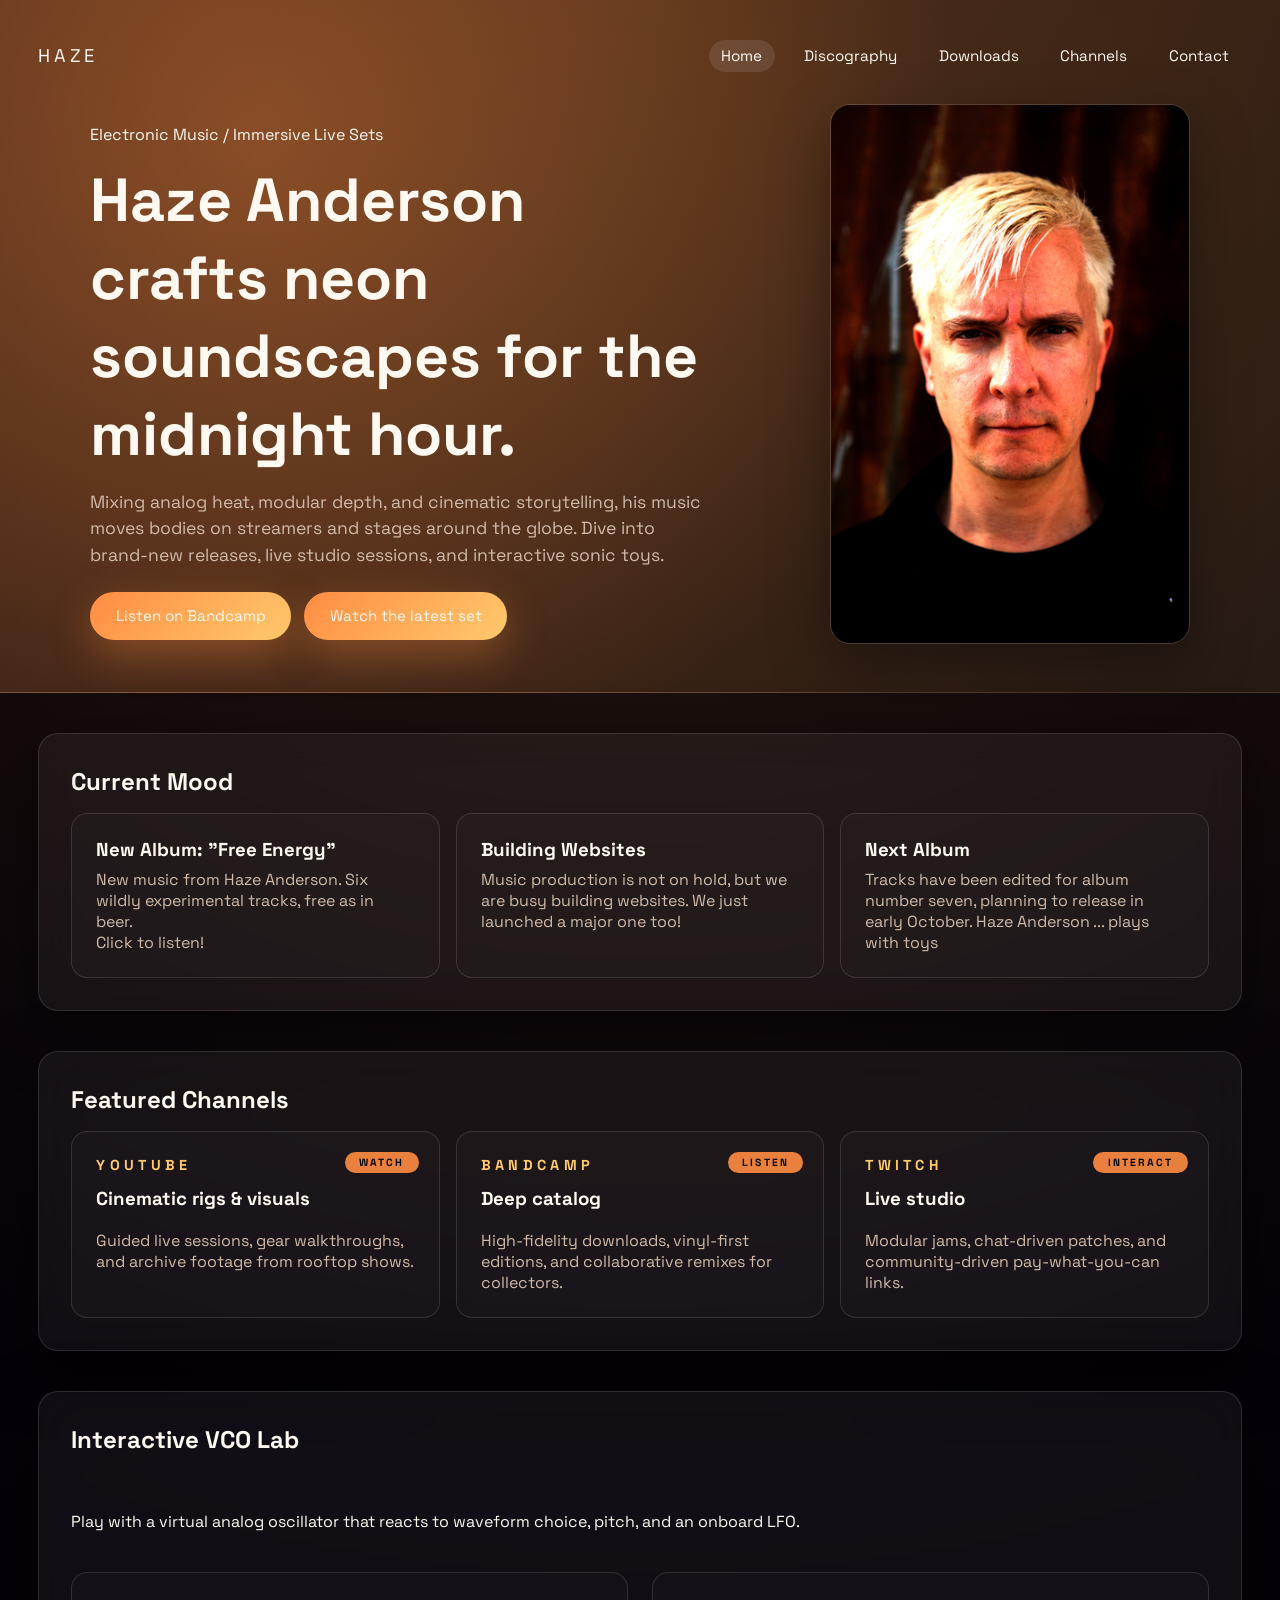
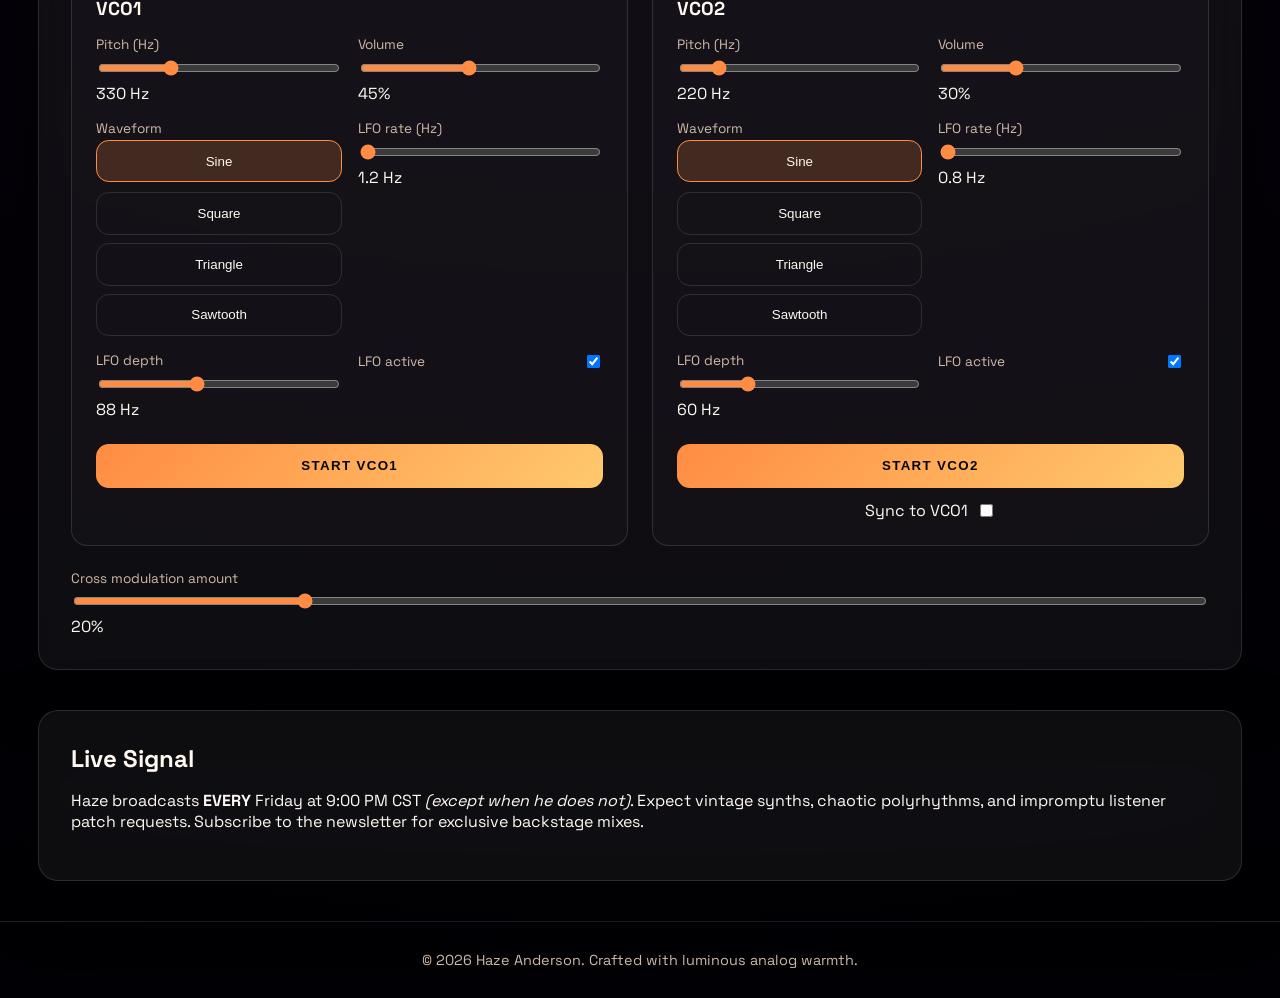
==== commit cb56828e: "updated hero with image" ====
--- a/index.html
+++ b/index.html
@@ -10,7 +10,7 @@
       href="https://fonts.googleapis.com/css2?family=Space+Grotesk:wght@400;500;600;700&display=swap"
       rel="stylesheet"
     />
-    <link rel="stylesheet" href="assets/css/style.css" />
+    <link rel="stylesheet" href="assets/css/style.css?v=2" />
     <link rel="icon" type="image/png" href="assets/images/favicon.png" />
   </head>
   <body data-page="index">
@@ -26,18 +26,22 @@
             <a href="contact.html" data-page="contact">Contact</a>
           </div>
         </nav>
-        <div class="hero-content">
-          <p class="hero-kicker">Electronic Music / Immersive Live Sets</p>
-          <h1 class="hero-title">Haze Anderson crafts neon soundscapes for the midnight hour.</h1>
-          <p class="hero-subtitle">
-            Mixing analog heat, modular depth, and cinematic storytelling, his music moves bodies on
-            streamers and stages around the globe. Dive into brand-new releases, live studio
-            sessions, and interactive sonic toys.
-          </p>
-          <div class="cta-group">
-            <a href="https://hazeanderson.bandcamp.com" target="_blank" rel="noreferrer">Listen on Bandcamp</a>
-            <a href="https://www.youtube.com/hazeanderson" target="_blank" rel="noreferrer">Watch the latest set</a>
-            <a href="https://www.twitch.tv/hazeanderson" target="_blank" rel="noreferrer">Join the stream</a>
+        <div class="hero-grid">
+          <div class="hero-content">
+            <p class="hero-kicker">Electronic Music / Immersive Live Sets</p>
+            <h1 class="hero-title">Haze Anderson crafts neon soundscapes for the midnight hour.</h1>
+            <p class="hero-subtitle">
+              Mixing analog heat, modular depth, and cinematic storytelling, his music moves bodies on
+              streamers and stages around the globe. Dive into brand-new releases, live studio
+              sessions, and interactive sonic toys.
+            </p>
+            <div class="cta-group">
+              <a href="https://hazeanderson.bandcamp.com" target="_blank" rel="noreferrer">Listen on Bandcamp</a>
+              <a href="https://www.youtube.com/hazeanderson" target="_blank" rel="noreferrer">Watch the latest set</a>
+            </div>
+          </div>
+          <div class="hero-media">
+            <img src="assets/images/haze-main.jpg" alt="Haze Anderson" />
           </div>
         </div>
       </header>
--- a/assets/css/style.css
+++ b/assets/css/style.css
@@ -79,8 +79,32 @@
   backdrop-filter: blur(12px);
 }
 
+.hero-grid {
+  max-width: 1100px;
+  margin: 0 auto;
+  display: grid;
+  grid-template-columns: minmax(0, 1.2fr) minmax(220px, 0.8fr);
+  gap: clamp(2rem, 6vw, 5rem);
+  align-items: center;
+}
+
 .hero-content {
   max-width: 880px;
+}
+
+.hero-media {
+  justify-self: end;
+  width: min(100%, 360px);
+}
+
+.hero-media img {
+  display: block;
+  width: 100%;
+  aspect-ratio: 2 / 3;
+  object-fit: cover;
+  border: 1px solid var(--border);
+  border-radius: 1.25rem;
+  box-shadow: 0 24px 60px rgba(0, 0, 0, 0.35);
 }
 
 .hero-title {
@@ -945,6 +969,15 @@
 }
 
 @media (max-width: 640px) {
+  .hero-grid {
+    grid-template-columns: 1fr;
+  }
+
+  .hero-media {
+    justify-self: start;
+    width: min(100%, 320px);
+  }
+
   .site-nav {
     flex-direction: column;
     gap: 1rem;
